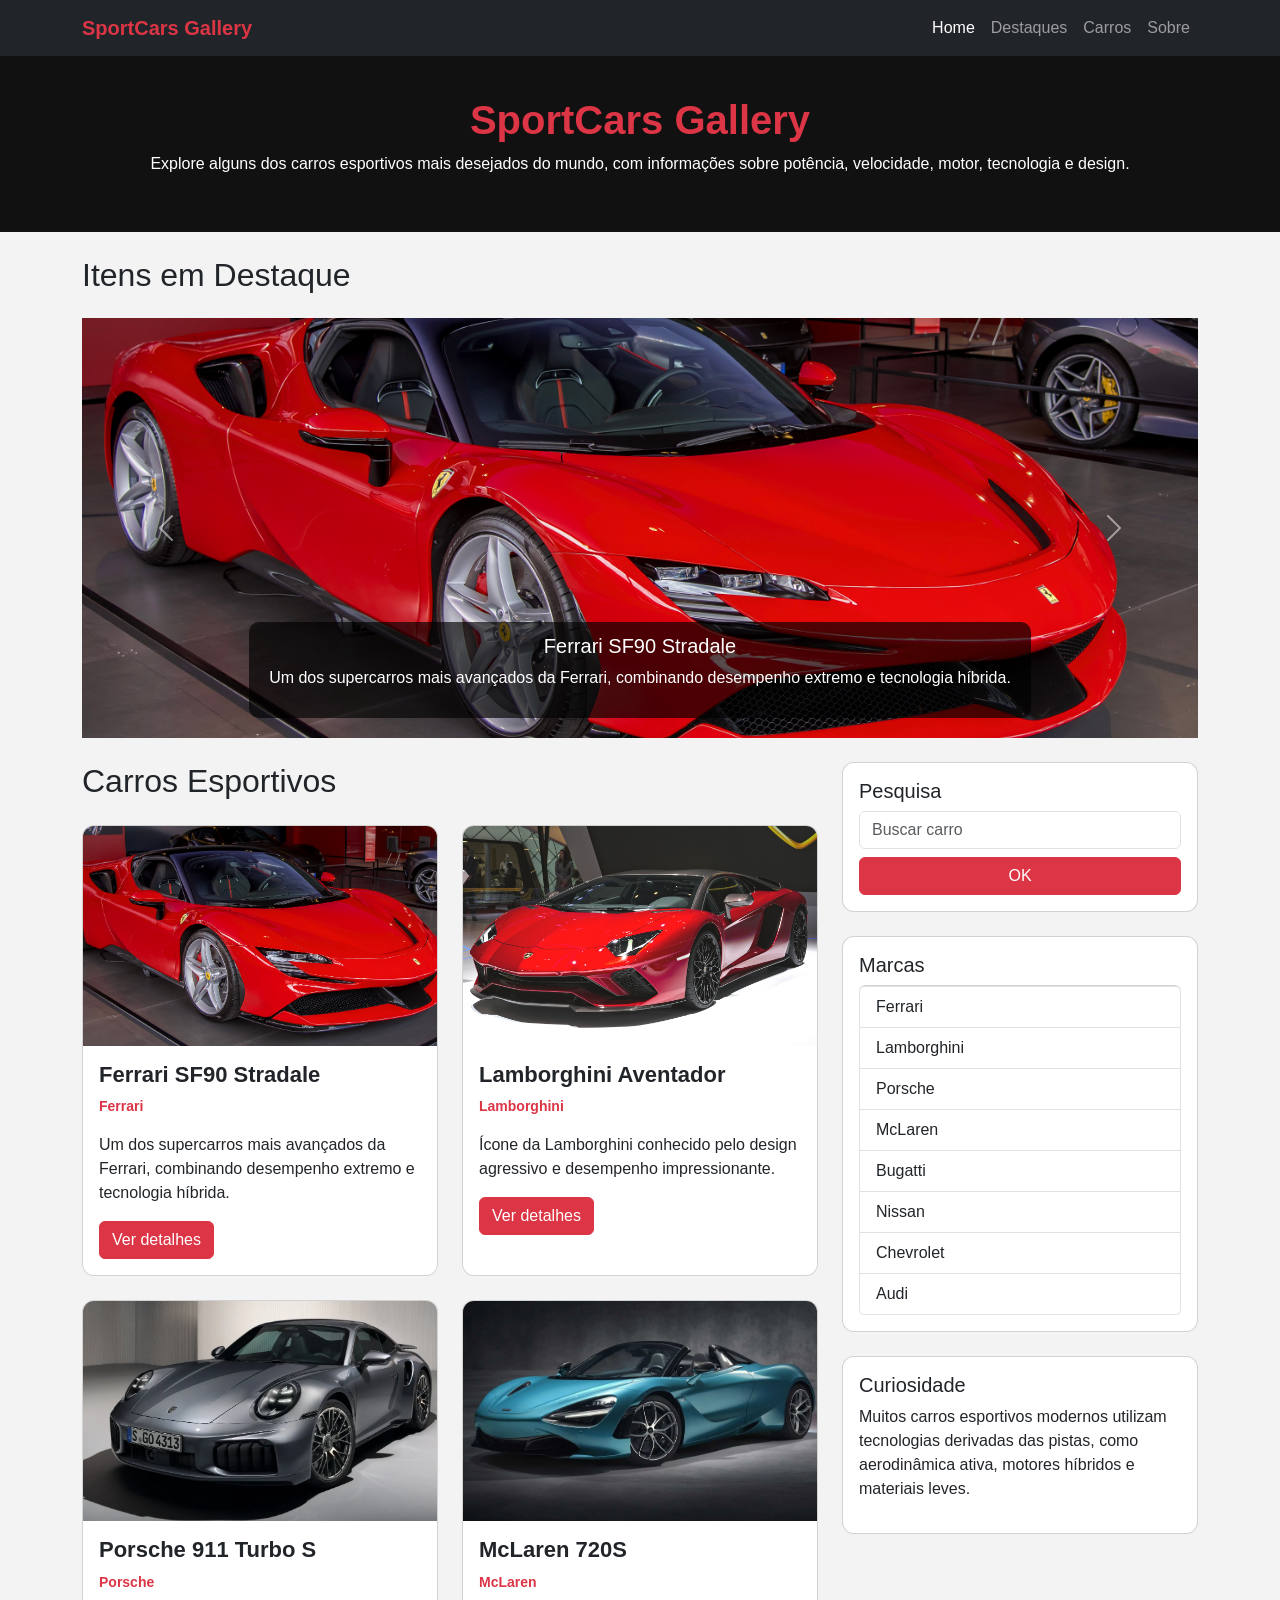
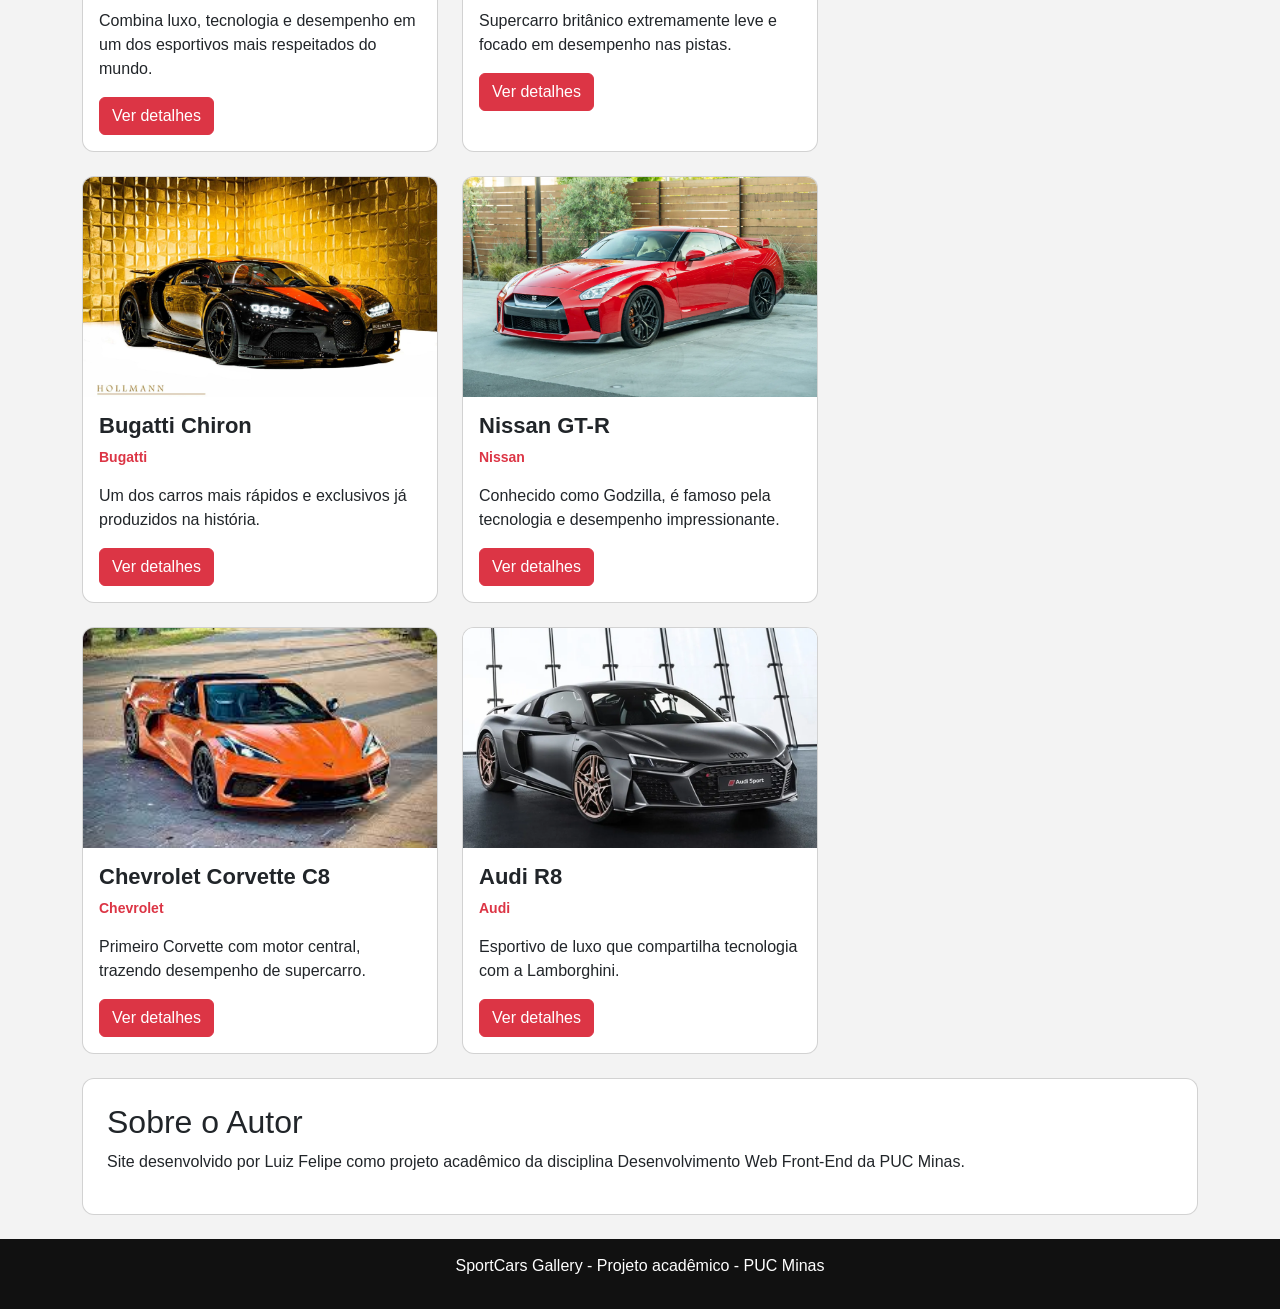
==== index.html @ 2558701a "Implementa TP1 com slider, cards e página de detalhes" ====
<!DOCTYPE html>
<html lang="pt-BR">
<head>
  <meta charset="UTF-8">
  <meta name="viewport" content="width=device-width, initial-scale=1.0">
  <title>SportCars Gallery</title>

  <link href="https://cdn.jsdelivr.net/npm/bootstrap@5.3.0/dist/css/bootstrap.min.css" rel="stylesheet">
  <link rel="stylesheet" href="css/style.css">
</head>
<body>

  <header>
    <nav class="navbar navbar-expand-md navbar-dark bg-dark">
      <div class="container">
        <a class="navbar-brand text-danger fw-bold" href="index.html">SportCars Gallery</a>

        <button class="navbar-toggler" type="button" data-bs-toggle="collapse" data-bs-target="#menuPrincipal">
          <span class="navbar-toggler-icon"></span>
        </button>

        <div class="collapse navbar-collapse justify-content-end" id="menuPrincipal">
          <ul class="navbar-nav">
            <li class="nav-item"><a class="nav-link active" href="index.html">Home</a></li>
            <li class="nav-item"><a class="nav-link" href="#destaques">Destaques</a></li>
            <li class="nav-item"><a class="nav-link" href="#carros">Carros</a></li>
            <li class="nav-item"><a class="nav-link" href="#sobre">Sobre</a></li>
          </ul>
        </div>
      </div>
    </nav>
  </header>

  <main>

    <section class="introducao">
      <div class="container">
        <h1>SportCars Gallery</h1>
        <p>
          Explore alguns dos carros esportivos mais desejados do mundo, com informações sobre
          potência, velocidade, motor, tecnologia e design.
        </p>
      </div>
    </section>

    <section id="destaques" class="container mt-4"></section>

    <div class="container mt-4">
      <div class="row">

        <main class="col-md-8">
          <section id="carros">
            <h2 class="mb-4">Carros Esportivos</h2>
            <div class="row g-4" id="lista-posts"></div>
          </section>
        </main>

        <aside class="col-md-4">
          <div class="card p-3 mb-4">
            <h5>Pesquisa</h5>
            <input type="text" class="form-control mb-2" placeholder="Buscar carro">
            <button class="btn btn-danger w-100">OK</button>
          </div>

          <div class="card p-3 mb-4">
            <h5>Marcas</h5>
            <ul class="list-group">
              <li class="list-group-item">Ferrari</li>
              <li class="list-group-item">Lamborghini</li>
              <li class="list-group-item">Porsche</li>
              <li class="list-group-item">McLaren</li>
              <li class="list-group-item">Bugatti</li>
              <li class="list-group-item">Nissan</li>
              <li class="list-group-item">Chevrolet</li>
              <li class="list-group-item">Audi</li>
            </ul>
          </div>

          <div class="card p-3 mb-4">
            <h5>Curiosidade</h5>
            <p>
              Muitos carros esportivos modernos utilizam tecnologias derivadas das pistas,
              como aerodinâmica ativa, motores híbridos e materiais leves.
            </p>
          </div>
        </aside>

      </div>
    </div>

    <section id="sobre" class="container mt-4 mb-4">
      <div class="card p-4">
        <h2>Sobre o Autor</h2>
        <p>
          Site desenvolvido por Luiz Felipe como projeto acadêmico da disciplina
          Desenvolvimento Web Front-End da PUC Minas.
        </p>
      </div>
    </section>

  </main>

  <footer class="rodape">
    <p>SportCars Gallery - Projeto acadêmico - PUC Minas</p>
  </footer>

  <script src="https://cdn.jsdelivr.net/npm/bootstrap@5.3.0/dist/js/bootstrap.bundle.min.js"></script>
  <script src="js/app.js"></script>

</body>
</html>
---- css/style.css ----
body {
  background-color: #f3f3f3;
  font-family: Arial, sans-serif;
}

.introducao {
  background-color: #111;
  color: white;
  text-align: center;
  padding: 40px 20px;
}

.introducao h1 {
  color: #dc3545;
  font-weight: bold;
}

.card-img-top {
  height: 220px;
  object-fit: cover;
  object-position: center;
}

.imagem-slider {
  height: 420px;
  object-fit: cover;
  object-position: center;
}

.carousel-caption {
  background-color: rgba(0, 0, 0, 0.65);
  border-radius: 10px;
  padding: 12px;
}

.card {
  border-radius: 12px;
  overflow: hidden;
}

.card-title {
  font-size: 22px;
  font-weight: bold;
}

.meta {
  font-size: 14px;
  color: #dc3545;
  font-weight: bold;
}

.rodape {
  margin-top: 20px;
  background-color: #111;
  color: white;
  text-align: center;
  padding: 15px;
}

.img-detalhe {
  max-height: 450px;
  width: 100%;
  object-fit: cover;
  object-position: center;
}

@media (max-width: 768px) {
  .imagem-slider {
    height: 260px;
  }

  .introducao {
    padding: 25px 15px;
  }
}
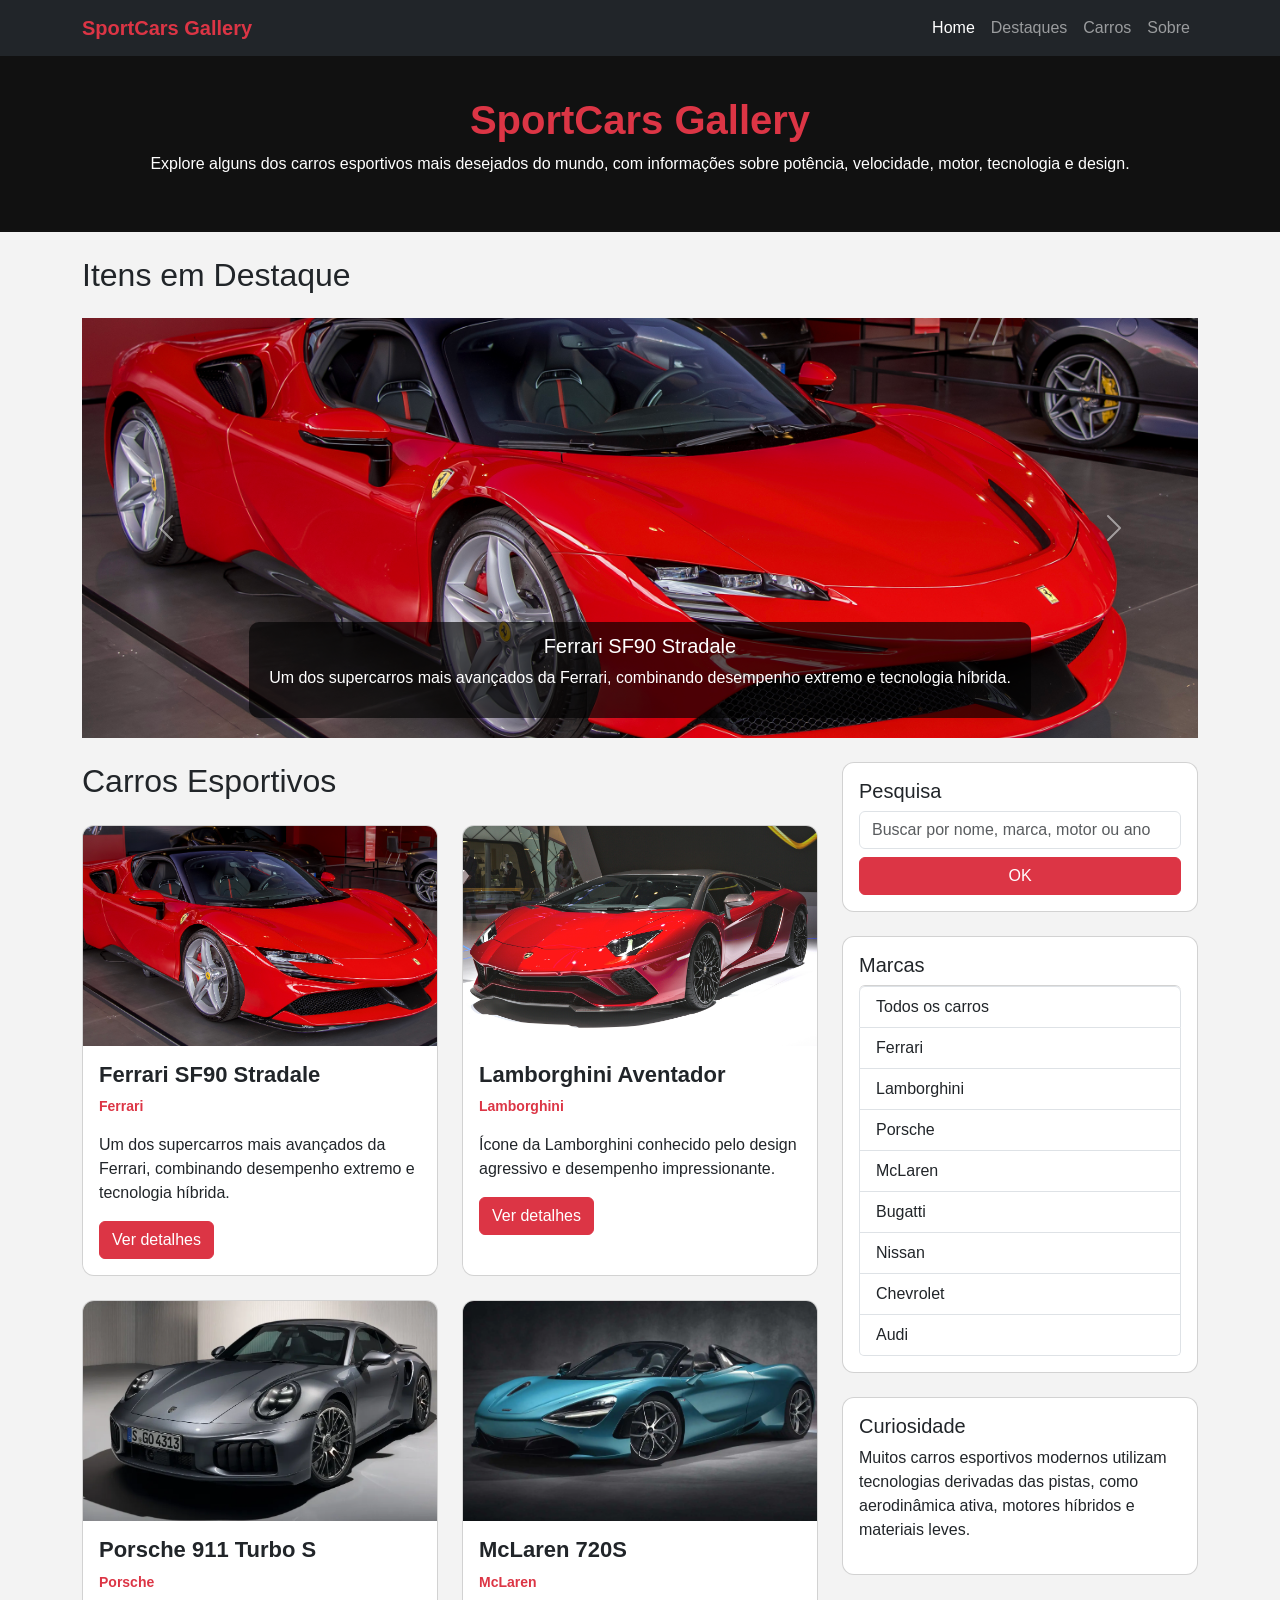
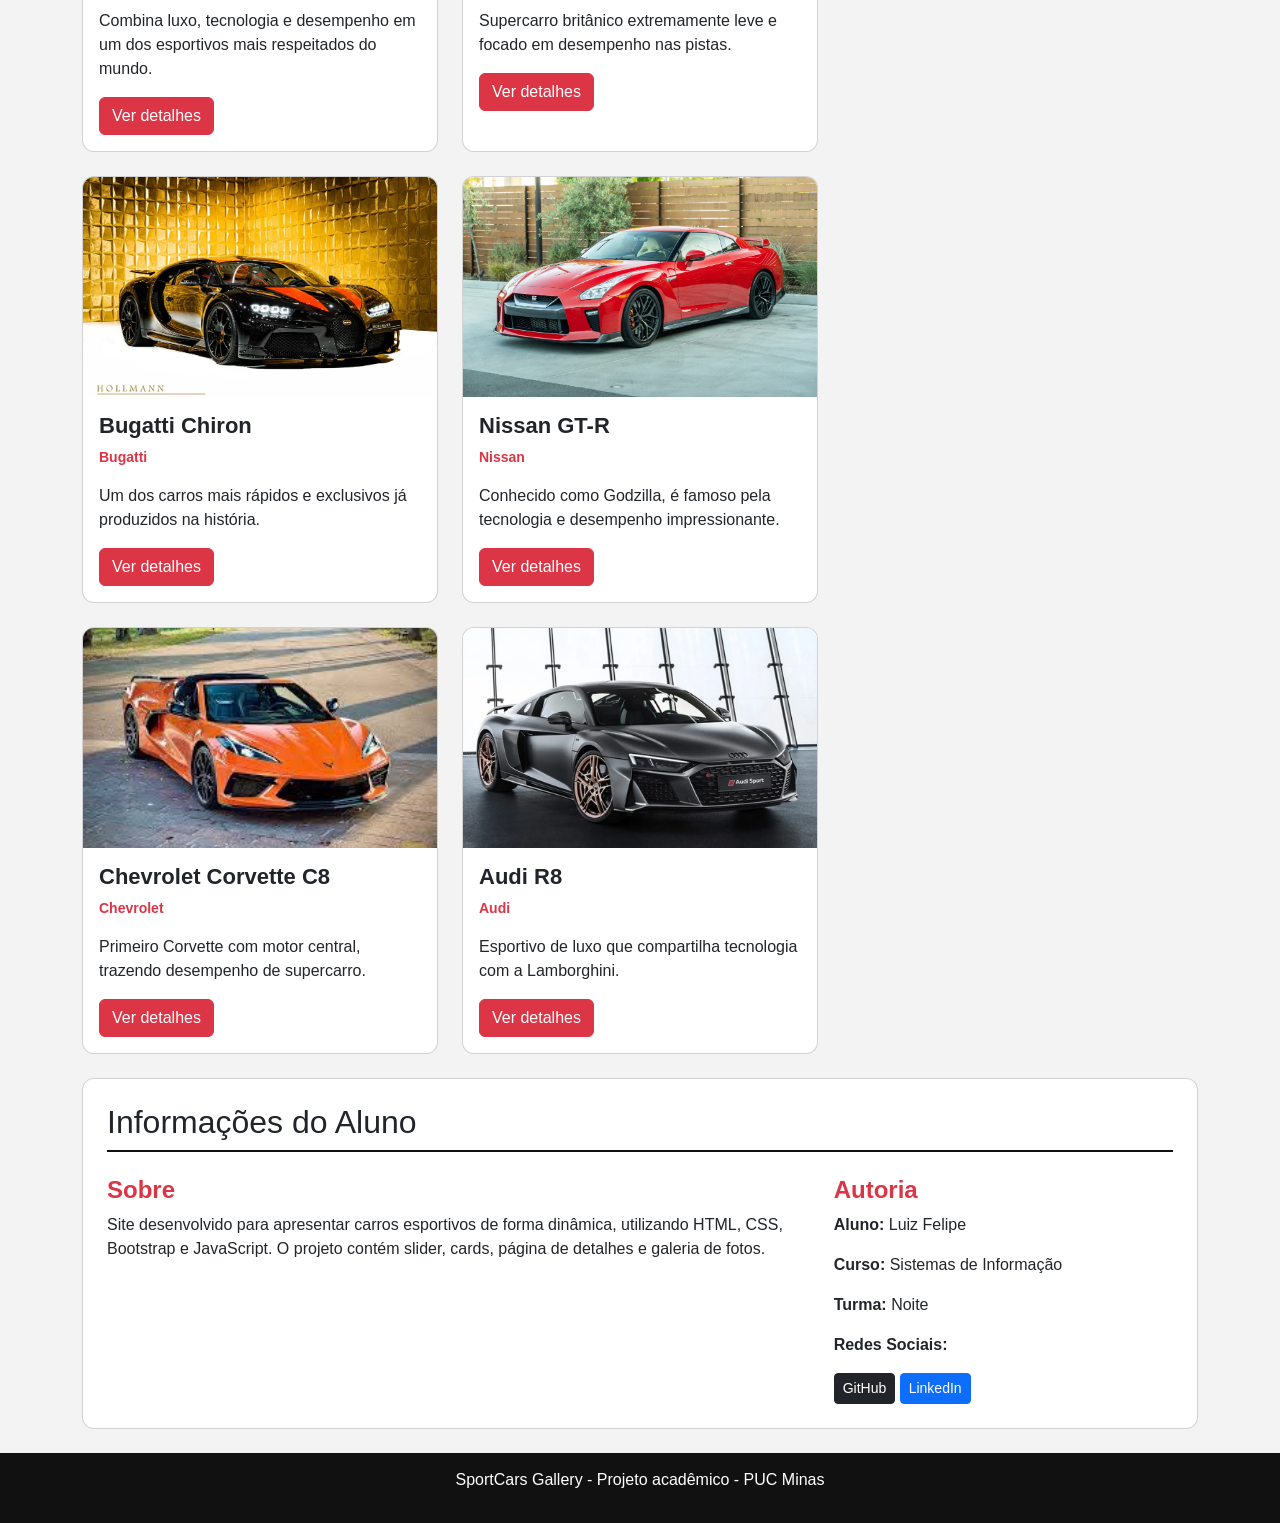
==== commit 42838af1: "Finaliza TP1 com filtros, slider e galeria de fotos" ====
--- a/index.html
+++ b/index.html
@@ -58,21 +58,27 @@
         <aside class="col-md-4">
           <div class="card p-3 mb-4">
             <h5>Pesquisa</h5>
-            <input type="text" class="form-control mb-2" placeholder="Buscar carro">
+            <input
+  type="text"
+  id="campo-pesquisa"
+  class="form-control mb-2"
+  placeholder="Buscar por nome, marca, motor ou ano">
             <button class="btn btn-danger w-100">OK</button>
           </div>
 
           <div class="card p-3 mb-4">
             <h5>Marcas</h5>
             <ul class="list-group">
-              <li class="list-group-item">Ferrari</li>
-              <li class="list-group-item">Lamborghini</li>
-              <li class="list-group-item">Porsche</li>
-              <li class="list-group-item">McLaren</li>
-              <li class="list-group-item">Bugatti</li>
-              <li class="list-group-item">Nissan</li>
-              <li class="list-group-item">Chevrolet</li>
-              <li class="list-group-item">Audi</li>
+                <li class="list-group-item marca-filtro" data-marca="Todos">Todos os carros</li>
+                <li class="list-group-item marca-filtro" data-marca="Ferrari">Ferrari</li>
+                <li class="list-group-item marca-filtro" data-marca="Lamborghini">Lamborghini</li>
+                <li class="list-group-item marca-filtro" data-marca="Porsche">Porsche</li>
+                <li class="list-group-item marca-filtro" data-marca="McLaren">McLaren</li>
+                <li class="list-group-item marca-filtro" data-marca="Bugatti">Bugatti</li>
+                <li class="list-group-item marca-filtro" data-marca="Nissan">Nissan</li>
+                <li class="list-group-item marca-filtro" data-marca="Chevrolet">Chevrolet</li>
+                <li class="list-group-item marca-filtro" data-marca="Audi">Audi</li>
+                
             </ul>
           </div>
 
@@ -88,15 +94,38 @@
       </div>
     </div>
 
-    <section id="sobre" class="container mt-4 mb-4">
-      <div class="card p-4">
-        <h2>Sobre o Autor</h2>
+  <section id="sobre" class="container mt-4 mb-4">
+  <div class="card p-4">
+
+    <h2>Informações do Aluno</h2>
+
+    <div class="row mt-3">
+
+      <div class="col-md-8">
+        <h4>Sobre</h4>
         <p>
-          Site desenvolvido por Luiz Felipe como projeto acadêmico da disciplina
-          Desenvolvimento Web Front-End da PUC Minas.
+          Site desenvolvido para apresentar carros esportivos de forma dinâmica,
+          utilizando HTML, CSS, Bootstrap e JavaScript. O projeto contém slider,
+          cards, página de detalhes e galeria de fotos.
         </p>
       </div>
-    </section>
+
+      <div class="col-md-4">
+        <h4>Autoria</h4>
+
+        <p><strong>Aluno:</strong> Luiz Felipe</p>
+        <p><strong>Curso:</strong> Sistemas de Informação</p>
+        <p><strong>Turma:</strong> Noite</p>
+
+        <p><strong>Redes Sociais:</strong></p>
+        <a href="https://github.com/luizfelipee24423-a11y" class="btn btn-dark btn-sm">GitHub</a>
+        <a href="https://www.linkedin.com/in/luizfbrito/" class="btn btn-primary btn-sm">LinkedIn</a>
+      </div>
+
+    </div>
+
+  </div>
+</section>
 
   </main>
 
--- a/css/style.css
+++ b/css/style.css
@@ -72,4 +72,23 @@
   .introducao {
     padding: 25px 15px;
   }
+}
+
+#sobre h2 {
+  border-bottom: 2px solid #111;
+  padding-bottom: 8px;
+}
+
+#sobre h4 {
+  color: #dc3545;
+  font-weight: bold;
+}
+
+.marca-filtro {
+  cursor: pointer;
+}
+
+.marca-filtro:hover {
+  background-color: #dc3545;
+  color: white;
 }
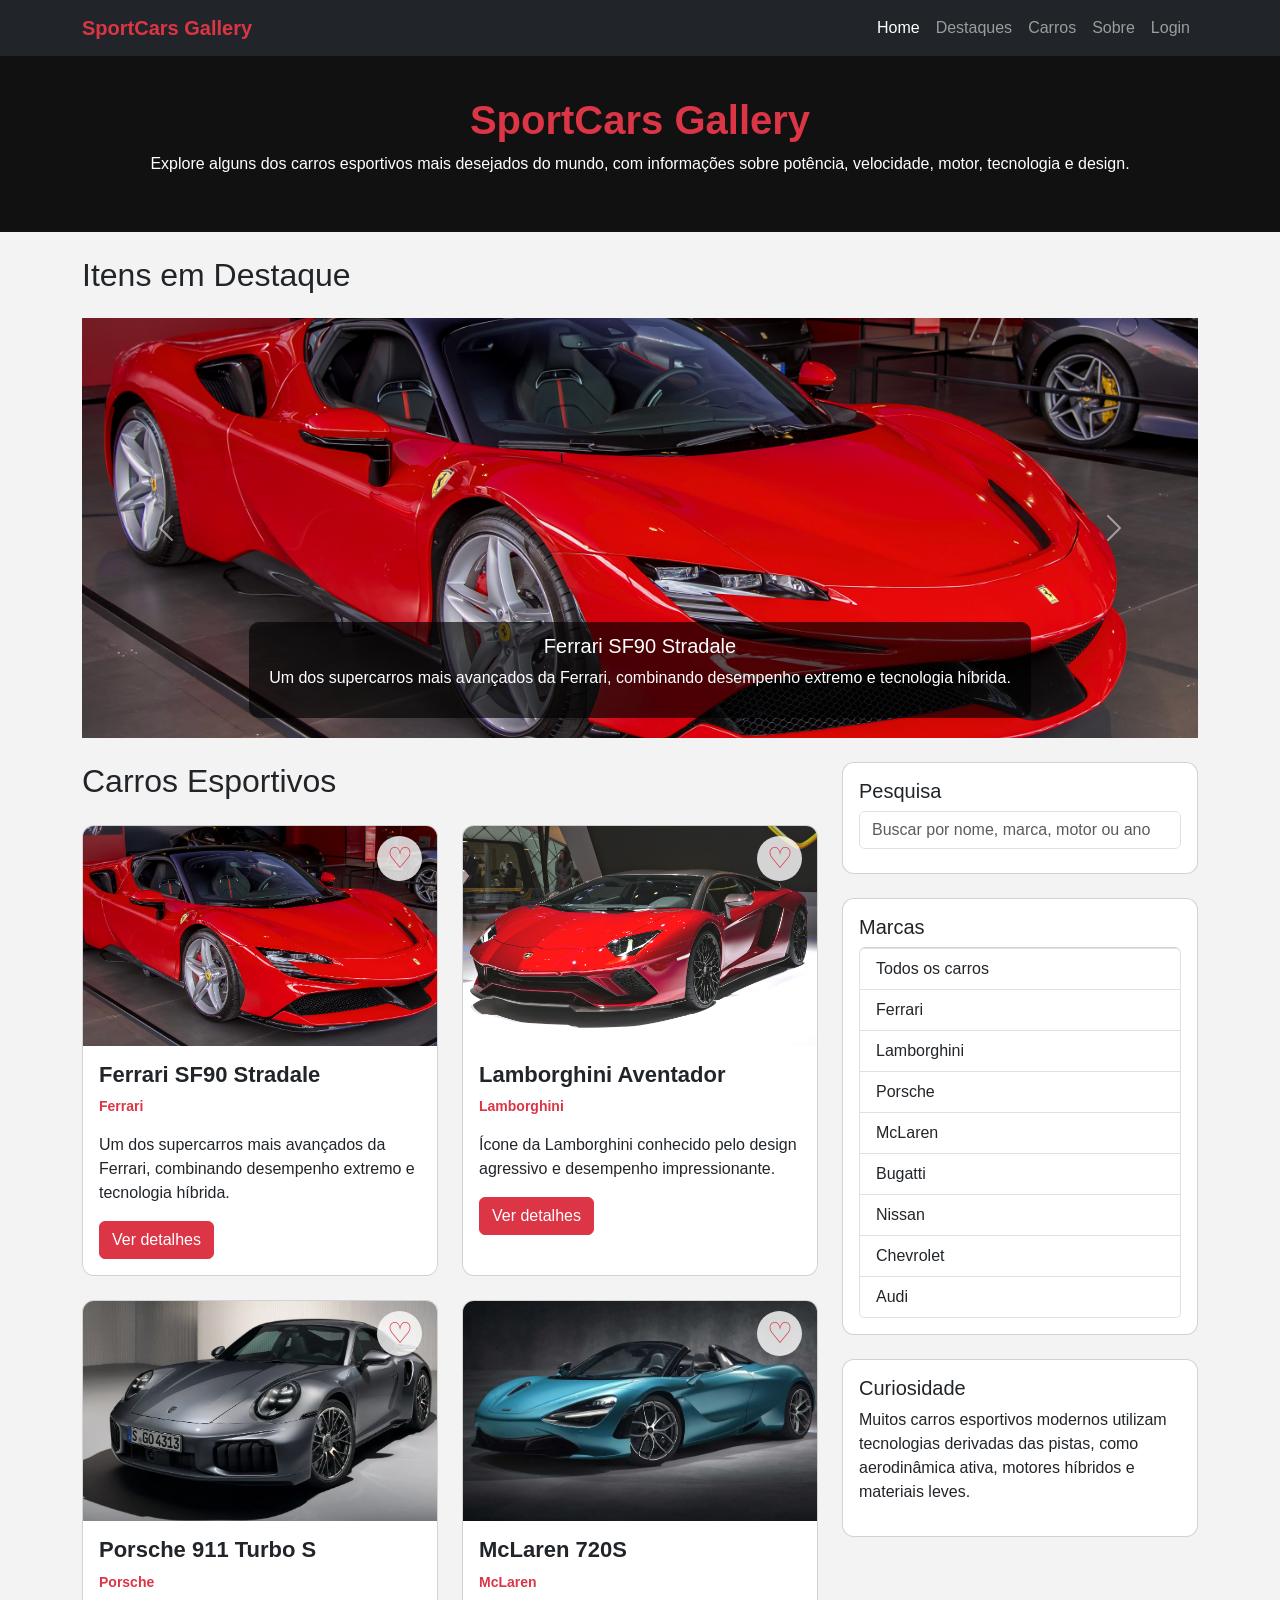
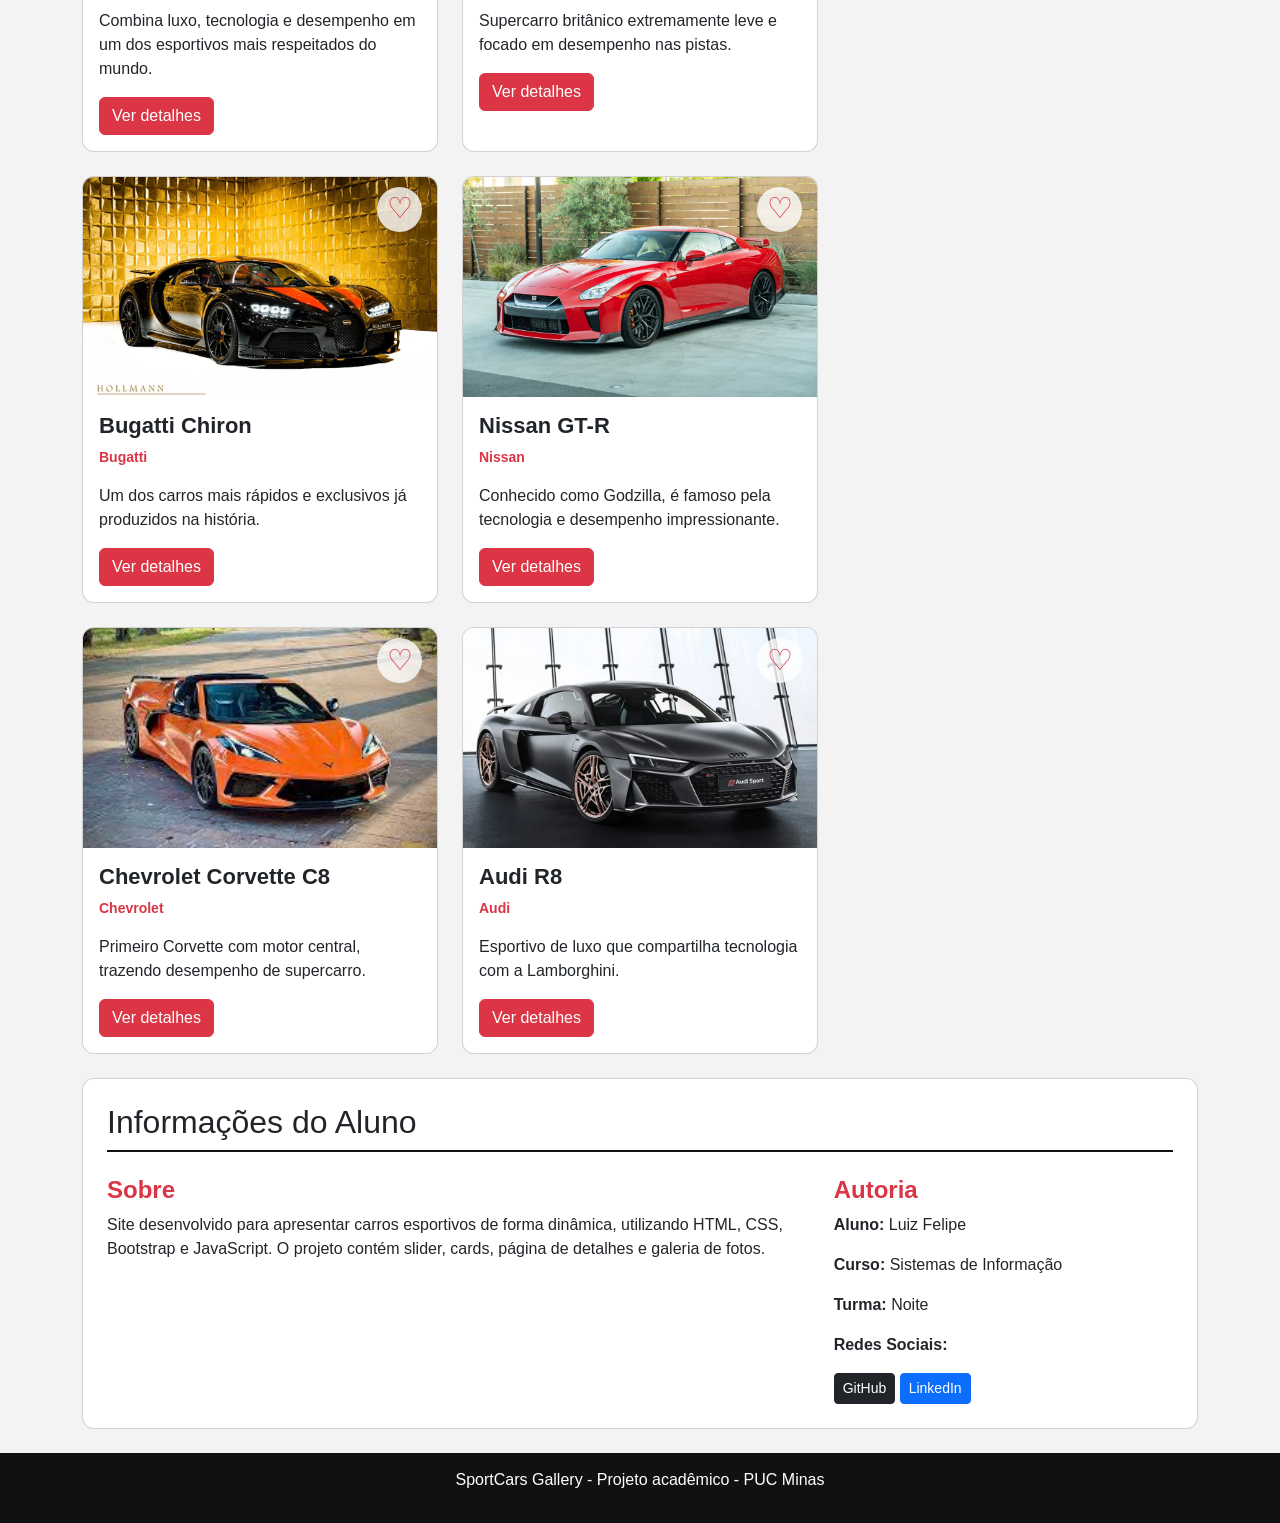
==== commit 5bf75061: "adiciona sistema de cadastro, painel admin e correções de layout" ====
--- a/index.html
+++ b/index.html
@@ -25,6 +25,11 @@
             <li class="nav-item"><a class="nav-link" href="#destaques">Destaques</a></li>
             <li class="nav-item"><a class="nav-link" href="#carros">Carros</a></li>
             <li class="nav-item"><a class="nav-link" href="#sobre">Sobre</a></li>
+            
+            <li class="nav-item d-none" id="nav-cadastro"><a class="nav-link text-warning" href="cadastro_itens.html">Cadastro (Admin)</a></li>
+            <li class="nav-item d-none" id="nav-favoritos"><a class="nav-link text-danger" href="favoritos.html">Favoritos</a></li>
+            <li class="nav-item" id="nav-login"><a class="nav-link" href="login.html">Login</a></li>
+            <li class="nav-item d-none" id="nav-logout"><a class="nav-link" href="#" onclick="fazerLogout()">Logout</a></li>
           </ul>
         </div>
       </div>
@@ -63,7 +68,6 @@
   id="campo-pesquisa"
   class="form-control mb-2"
   placeholder="Buscar por nome, marca, motor ou ano">
-            <button class="btn btn-danger w-100">OK</button>
           </div>
 
           <div class="card p-3 mb-4">
@@ -78,7 +82,6 @@
                 <li class="list-group-item marca-filtro" data-marca="Nissan">Nissan</li>
                 <li class="list-group-item marca-filtro" data-marca="Chevrolet">Chevrolet</li>
                 <li class="list-group-item marca-filtro" data-marca="Audi">Audi</li>
-                
             </ul>
           </div>
 
@@ -118,8 +121,8 @@
         <p><strong>Turma:</strong> Noite</p>
 
         <p><strong>Redes Sociais:</strong></p>
-        <a href="https://github.com/luizfelipee24423-a11y" class="btn btn-dark btn-sm">GitHub</a>
-        <a href="https://www.linkedin.com/in/luizfbrito/" class="btn btn-primary btn-sm">LinkedIn</a>
+        <a href="https://github.com/luizfelipee24423-a11y" class="btn btn-dark btn-sm" target="_blank">GitHub</a>
+        <a href="https://www.linkedin.com/in/luizfbrito/" class="btn btn-primary btn-sm" target="_blank">LinkedIn</a>
       </div>
 
     </div>
--- a/css/style.css
+++ b/css/style.css
@@ -33,9 +33,43 @@
   padding: 12px;
 }
 
+
 .card {
   border-radius: 12px;
   overflow: hidden;
+  position: relative; 
+}
+
+
+.btn-favorito {
+  background: rgba(255, 255, 255, 0.8);
+  border: none;
+  font-size: 1.8rem;
+  color: #dc3545;
+  cursor: pointer;
+  position: absolute;
+  top: 10px;
+  right: 15px;
+  z-index: 10;
+  border-radius: 50%;
+  width: 45px;
+  height: 45px;
+  display: flex;
+  align-items: center;
+  justify-content: center;
+  transition: 0.2s ease-in-out;
+}
+
+.btn-favorito:hover {
+  transform: scale(1.1);
+}
+
+.btn-favorito-detalhes {
+  background: none;
+  border: none;
+  font-size: 2.5rem;
+  color: #dc3545;
+  cursor: pointer;
 }
 
 .card-title {
